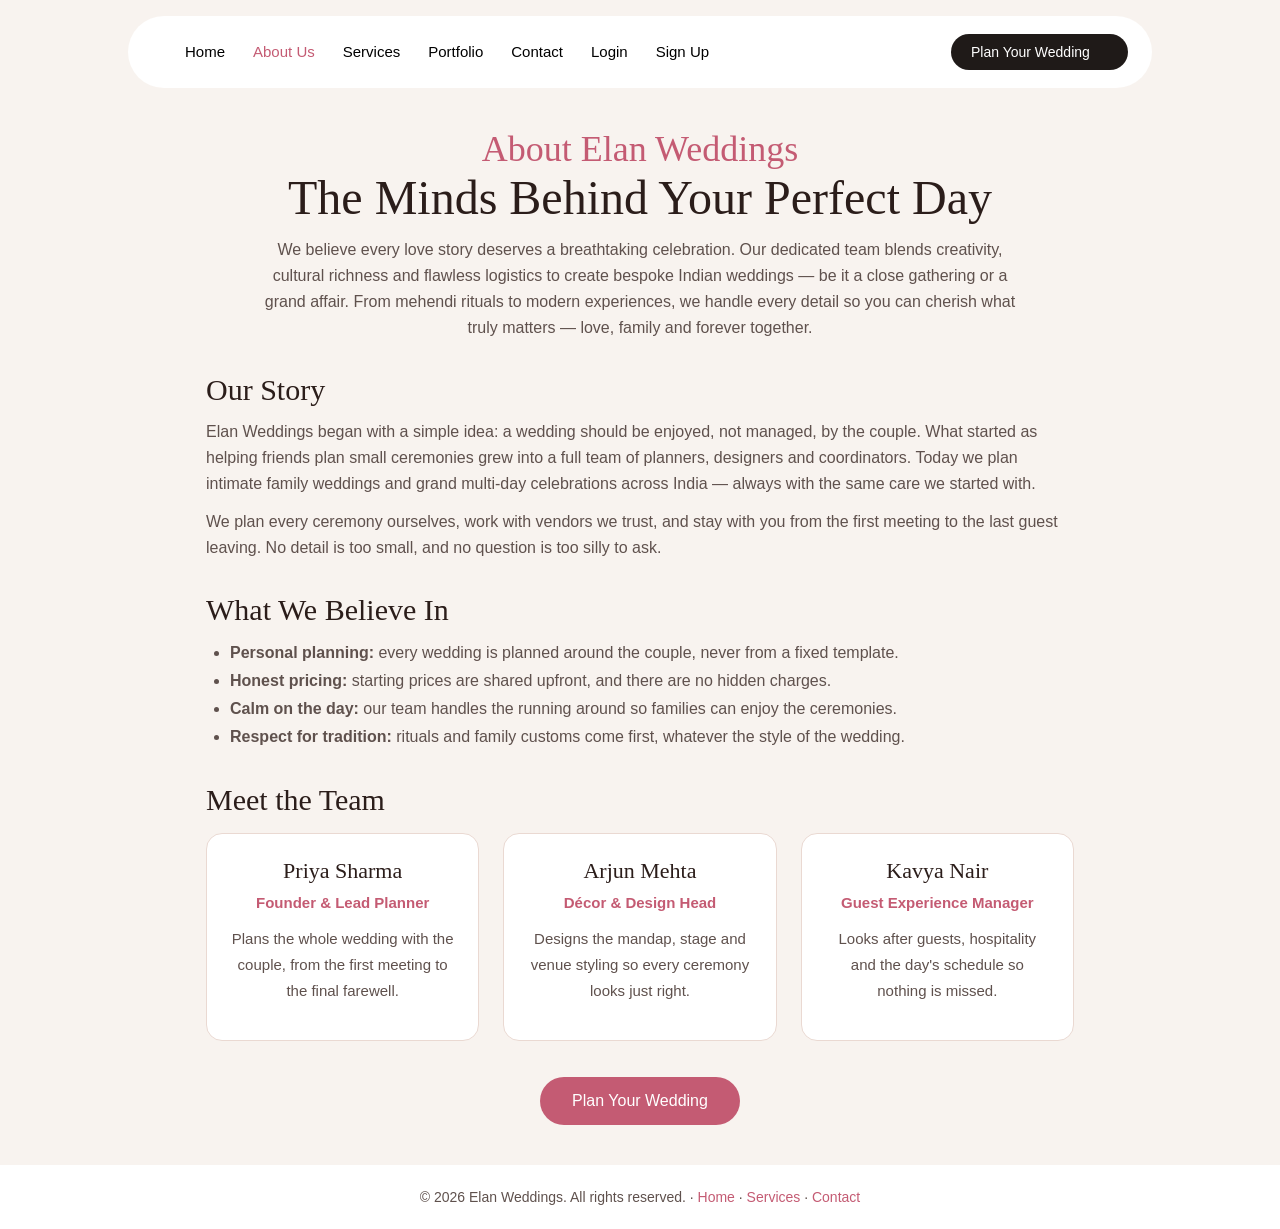
==== about.html @ 7badfd85 "Add completed Wedding Event Planner website: fixed navigation, services from JSON, booking and conta" ====
<!DOCTYPE html>
<html lang="en">
<head>
  <meta charset="UTF-8">
  <meta name="viewport" content="width=device-width, initial-scale=1.0">
  <title>About Us | Elan Weddings</title>
  <link rel="stylesheet" href="home.css">
  <link rel="stylesheet" href="about.css">
</head>
<body>

  <!-- Nav (same links as the home page) -->
  <div class="nav page-nav">
    <div class="nav-links">
      <a href="home.html">Home</a>
      <a class="active" href="about.html">About Us</a>
      <a href="services.html">Services</a>
      <a href="portfolio.html">Portfolio</a>
      <a href="contact.html">Contact</a>
      <a href="login.html">Login</a>
      <a href="signup.html">Sign Up</a>
    </div>
    <a class="nav-cta" href="booking.html">Plan Your Wedding</a>
  </div>

  <div class="about-page">
    <p class="kicker">About Elan Weddings</p>
    <h1 class="title">The Minds Behind Your Perfect Day</h1>
    <p class="lead">We believe every love story deserves a breathtaking celebration. Our dedicated team blends creativity, cultural richness and flawless logistics to create bespoke Indian weddings — be it a close gathering or a grand affair. From mehendi rituals to modern experiences, we handle every detail so you can cherish what truly matters — love, family and forever together.</p>

    <h2>Our Story</h2>
    <p>Elan Weddings began with a simple idea: a wedding should be enjoyed, not managed, by the couple. What started as helping friends plan small ceremonies grew into a full team of planners, designers and coordinators. Today we plan intimate family weddings and grand multi-day celebrations across India — always with the same care we started with.</p>
    <p>We plan every ceremony ourselves, work with vendors we trust, and stay with you from the first meeting to the last guest leaving. No detail is too small, and no question is too silly to ask.</p>

    <h2>What We Believe In</h2>
    <ul class="values">
      <li><strong>Personal planning:</strong> every wedding is planned around the couple, never from a fixed template.</li>
      <li><strong>Honest pricing:</strong> starting prices are shared upfront, and there are no hidden charges.</li>
      <li><strong>Calm on the day:</strong> our team handles the running around so families can enjoy the ceremonies.</li>
      <li><strong>Respect for tradition:</strong> rituals and family customs come first, whatever the style of the wedding.</li>
    </ul>

    <h2>Meet the Team</h2>
    <div class="team">
      <div class="team-card">
        <h3>Priya Sharma</h3>
        <p class="role">Founder &amp; Lead Planner</p>
        <p>Plans the whole wedding with the couple, from the first meeting to the final farewell.</p>
      </div>
      <div class="team-card">
        <h3>Arjun Mehta</h3>
        <p class="role">Décor &amp; Design Head</p>
        <p>Designs the mandap, stage and venue styling so every ceremony looks just right.</p>
      </div>
      <div class="team-card">
        <h3>Kavya Nair</h3>
        <p class="role">Guest Experience Manager</p>
        <p>Looks after guests, hospitality and the day's schedule so nothing is missed.</p>
      </div>
    </div>

    <a class="btn about-btn" href="booking.html">Plan Your Wedding</a>
  </div>

  <footer class="page-footer">
    <p>&copy; 2026 Elan Weddings. All rights reserved. &middot; <a href="home.html">Home</a> &middot; <a href="services.html">Services</a> &middot; <a href="contact.html">Contact</a></p>
  </footer>

</body>
</html>
---- home.css ----
/* ---------- Basics ---------- */
@font-face {
  font-family: "Against";
  src: url("assets/against regular.ttf") format("truetype");
  font-weight: normal;
  font-style: normal;
  font-display: swap;
}

@font-face {
  font-family: "Svetze";
  src: url("assets/Svetze.otf") format("opentype");
  font-weight: normal;
  font-style: normal;
  font-display: swap;
}

* {
  box-sizing: border-box;
  margin: 0;
  padding: 0;
}

body {
  background: #f8f3ef;
  font-family: Roboto, Arial, sans-serif;
  font-size: 16px;
  color: #5f514d;
}

img {
  display: block;
}

/* soft pink shows behind photos while they load (icons stay transparent) */
.round-photo,
.why-photo img,
.indian-card img,
.faq-small img {
  background: #e8c7cb;
}

a {
  text-decoration: none;
}

ul {
  list-style: none;
}

h1, h2, h3, .serif {
  font-family: Georgia, serif;
  font-weight: normal;
}

/* ---------- Shared pieces ---------- */
.container {
  width: 100%;
  max-width: 1152px;
  padding: 0 16px;
  margin: 0 auto;
}

.kicker {
  font-family: Georgia, serif;
  font-size: 36px;
  line-height: 40px;
  color: #c45b73;
  text-align: center;
}

.title {
  margin-top: 5px;
  font-size: 48px;
  line-height: 48px;
  color: #2b1d1a;
  text-align: center;
}

.lead {
  margin: 15px auto 32px;
  line-height: 24px;
  text-align: center;
}

.btn {
  display: flex;
  align-items: center;
  justify-content: center;
  height: 48px;
  border-radius: 9999px;
  background: #c45b73;
  color: #fff;
  font-size: 16px;
}

.round-photo {
  border-radius: 16px;
  object-fit: cover;
}

/* ---------- Hero ---------- */
.hero {
  position: relative;
  height: 810px;
  overflow: hidden;
  background: #3a2a26;
}

.hero-bg {
  position: absolute;
  top: 0;
  left: 0;
  width: 100%;
  height: 810px;
  object-fit: cover;
}

.hero-shade {
  position: absolute;
  top: 0;
  left: 0;
  width: 100%;
  height: 810px;
  background: rgba(0, 0, 0, 0.22);
}

.hero-fade {
  position: absolute;
  left: 0;
  bottom: 0;
  width: 100%;
  height: 170px;
  background: linear-gradient(to bottom, rgba(255, 255, 255, 0), #ffffff);
}

.nav {
  position: relative;
  display: flex;
  align-items: center;
  width: calc(100% - 32px);
  max-width: 1024px;
  height: 72px;
  margin: 16px auto 0;
  padding: 0 24px 0 33px;
  border-radius: 9999px;
  background: #fff;
}

.nav-links {
  display: flex;
  gap: 28px;
  margin-left: 48px;
  font-size: 15px;
  line-height: 22px;
}

.nav-links a {
  color: #000;
}

.nav-links .active {
  color: #c45b73;
  font-weight: 500;
}

.nav-cta {
  display: flex;
  align-items: center;
  justify-content: space-between;
  width: 177px;
  height: 36px;
  margin-left: auto;
  padding: 0 20px;
  border-radius: 9999px;
  background: #1f1a18;
  color: #fff;
  font-size: 14px;
}

.hero-text {
  position: relative;
  margin-top: 171px;
  text-align: center;
}

.hero-small {
  font-family: "Svetze", Georgia, serif;
  font-size: 48px;
  line-height: 48px;
  color: rgba(255, 255, 255, 0.9);
  text-shadow: 0 4px 4px rgba(0, 0, 0, 0.25);
}

.hero-big {
  margin-top: 12px;
  font-family: "Svetze", Georgia, serif;
  font-size: 60px;
  line-height: 60px;
  color: #fff;
  text-shadow: 0 4px 4px rgba(0, 0, 0, 0.25);
}

.hero-desc {
  width: 100%;
  max-width: 768px;
  padding: 0 16px;
  margin: 19px auto 0;
  font-size: 20px;
  line-height: 28px;
  color: rgba(255, 255, 255, 0.9);
}

.hero-buttons {
  position: relative;
  display: flex;
  justify-content: center;
  gap: 16px;
  margin-top: 72px;
}

.hero-buttons .btn {
  box-shadow: 0 4px 6px rgba(0, 0, 0, 0.1);
}

.btn-start {
  width: 157px;
}

.btn-watch {
  width: 162px;
  gap: 6px;
  background: #fff;
  color: #c45b73;
}

/* ---------- About ---------- */
.about {
  background: #fff;
}

.about-inner {
  position: relative;
  width: 100%;
  max-width: 1440px;
  height: 492px;
  margin: 0 auto;
}

.about-photo {
  position: absolute;
  width: 268px;
  height: 184.25px;
}

.about-center {
  width: 552px;
  margin: 0 auto;
  text-align: center;
}

.about-badge {
  display: flex;
  align-items: center;
  justify-content: center;
  width: 40px;
  height: 40px;
  margin: 0 auto;
  border-radius: 50%;
  background: #c45b73;
  box-shadow: 0 4px 6px rgba(0, 0, 0, 0.1);
}

.about-center .kicker {
  margin-top: 15px;
}

.about-center .title {
  margin-top: 15px;
}

.about-text {
  margin: 14px -60px 0;
  font-family: "Instrument Serif", Georgia, serif;
  font-style: italic;
  font-size: 16px;
  line-height: 26px;
}

.about-buttons {
  display: flex;
  justify-content: center;
  gap: 16px;
  margin-top: 46px;
}

.about-buttons .btn {
  width: 154px;
}

.btn-outline {
  width: 129px;
  height: 50px;
  border: 1px solid #c45b73;
  border-radius: 9999px;
  background: #fff;
  color: #c45b73;
}

/* ---------- Photo strip ---------- */
.strip {
  padding: 32px 0;
  background: #fbf7f4;
}

.strip-row {
  display: flex;
  flex-wrap: wrap;
  justify-content: center;
  gap: 16px;
  width: 100%;
  max-width: 1120px;
  padding: 0 16px;
  margin: 0 auto;
}

.strip-row img {
  width: 173.33px;
  height: 126px;
}

/* ---------- Services ---------- */
.services {
  padding: 40px 0;
  background: #fbf7f4;
}

.services .lead {
  width: 100%;
  max-width: 768px;
}

.cards {
  display: flex;
  flex-wrap: wrap;
  justify-content: center;
  gap: 24px;
  margin: 0 16px;
}

.card {
  flex: 1 1 300px;
  max-width: 357.33px;
  height: auto;
  text-align: center;
}

.card img {
  width: 100%;
  height: 204.19px;
}

.card h3 {
  margin-top: 16px;
  font-size: 24px;
  line-height: 32px;
  color: #2b1d1a;
}

.card p {
  margin-top: 8px;
  font-size: 15px;
  line-height: 24px;
}

.services .btn {
  width: 175px;
  margin: 24px auto 0;
}


/* ---------- Small screens: stack, don't scroll sideways ---------- */
@media (max-width: 900px) {
  .hero { height: auto; padding-bottom: 48px; }
  .hero-bg, .hero-shade { height: 100%; }
  .hero-text { margin-top: 80px; }
  .hero-small { font-size: 32px; line-height: 36px; }
  .hero-big { font-size: 40px; line-height: 44px; padding: 0 16px; }
  .hero-buttons { flex-wrap: wrap; margin-top: 40px; }
  .nav { flex-wrap: wrap; height: auto; padding: 12px 16px; gap: 10px; }
  .nav-links { margin-left: 0; gap: 16px; flex-wrap: wrap; }
  .nav-cta { margin-left: 0; }
  .about-inner { height: auto; padding: 32px 16px; }
  .about-photo { display: none; }
  .about-center { width: 100%; }
  .about-text { margin: 14px 0 0; }
  .about-buttons { flex-wrap: wrap; margin-top: 24px; }
  .title { font-size: 34px; line-height: 38px; }
  .kicker { font-size: 28px; line-height: 32px; }
  .strip-row img { width: 45%; height: auto; }
}
---- about.css ----
/* About page - same Elan theme as home.css (cream and rose) */

.page-nav {
  margin-top: 16px;
}

.page-nav .nav-links {
  margin-left: 24px;
}

.about-page {
  max-width: 900px;
  margin: 0 auto;
  padding: 48px 16px 40px;
}

.about-page .kicker,
.about-page .title {
  text-align: center;
}

.about-page .lead {
  max-width: 768px;
  margin: 15px auto 32px;
  text-align: center;
}

.about-page h2 {
  margin: 32px 0 12px;
  font-size: 30px;
  color: #2b1d1a;
}

.about-page p {
  line-height: 26px;
  margin-bottom: 12px;
}

/* Values list */
.values {
  list-style: disc;
  padding-left: 24px;
  line-height: 28px;
}

/* Team cards - plain text, no photos */
.team {
  display: flex;
  flex-wrap: wrap;
  gap: 24px;
  margin-top: 16px;
}

.team-card {
  flex: 1 1 240px;
  background: #fff;
  border: 1px solid #ead9d2;
  border-radius: 16px;
  padding: 24px;
  text-align: center;
}

.team-card h3 {
  font-size: 22px;
  color: #2b1d1a;
}

.team-card .role {
  color: #c45b73;
  font-weight: bold;
  margin: 6px 0 10px;
}

.team-card p {
  font-size: 15px;
}

.about-btn {
  width: 200px;
  margin: 36px auto 0;
}

/* Simple footer */
.page-footer {
  text-align: center;
  padding: 24px 16px;
  font-size: 14px;
  color: #5f514d;
  background: #fff;
}

.page-footer a {
  color: #c45b73;
}

@media (max-width: 900px) {
  .page-nav {
    flex-wrap: wrap;
    height: auto;
    padding: 12px 16px;
    gap: 10px;
  }
  .page-nav .nav-links {
    margin-left: 0;
    gap: 16px;
    flex-wrap: wrap;
  }
  .title {
    font-size: 34px;
    line-height: 38px;
  }
}
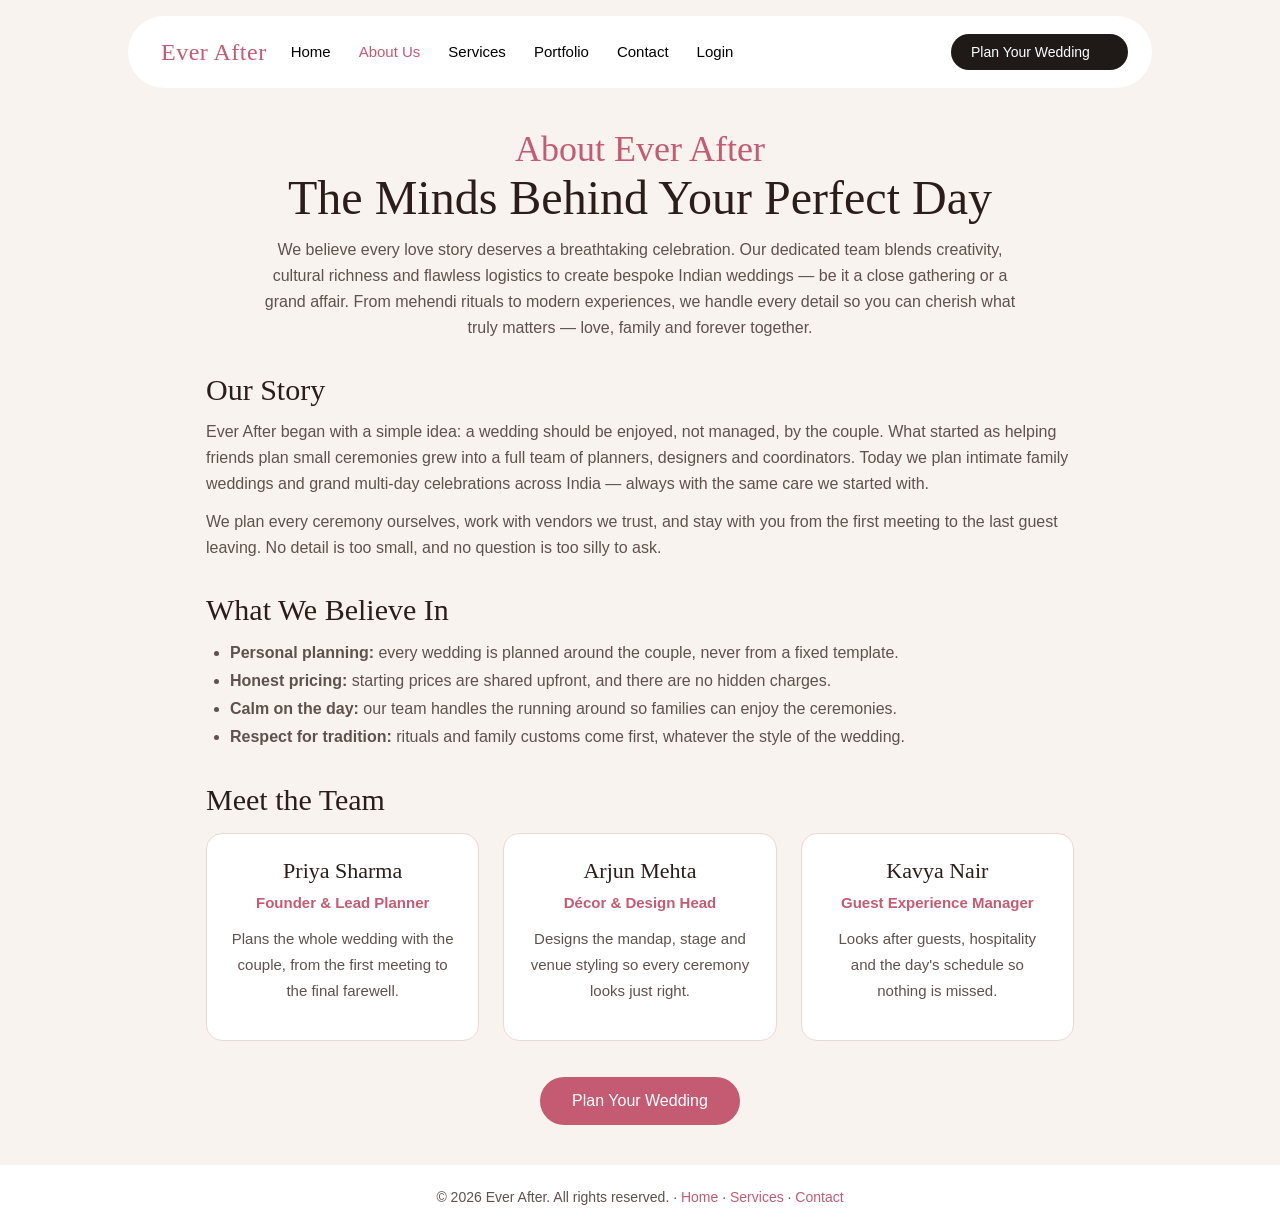
==== commit da5f4940: "Rebrand to Ever After, text navbar brand, dynamic login/logout navbar, login redirects to home on su" ====
--- a/about.html
+++ b/about.html
@@ -3,7 +3,7 @@
 <head>
   <meta charset="UTF-8">
   <meta name="viewport" content="width=device-width, initial-scale=1.0">
-  <title>About Us | Elan Weddings</title>
+  <title>About Us | Ever After</title>
   <link rel="stylesheet" href="home.css">
   <link rel="stylesheet" href="about.css">
 </head>
@@ -11,25 +11,26 @@
 
   <!-- Nav (same links as the home page) -->
   <div class="nav page-nav">
+    <a class="brand" href="home.html">Ever After</a>
     <div class="nav-links">
       <a href="home.html">Home</a>
       <a class="active" href="about.html">About Us</a>
       <a href="services.html">Services</a>
       <a href="portfolio.html">Portfolio</a>
       <a href="contact.html">Contact</a>
-      <a href="login.html">Login</a>
-      <a href="signup.html">Sign Up</a>
+      <a href="login.html" id="loginLink">Login</a>
+      <span id="userArea" class="user-area" style="display:none"><span id="userName"></span> &middot; <a href="#" id="logoutLink">Logout</a></span>
     </div>
     <a class="nav-cta" href="booking.html">Plan Your Wedding</a>
   </div>
 
   <div class="about-page">
-    <p class="kicker">About Elan Weddings</p>
+    <p class="kicker">About Ever After</p>
     <h1 class="title">The Minds Behind Your Perfect Day</h1>
     <p class="lead">We believe every love story deserves a breathtaking celebration. Our dedicated team blends creativity, cultural richness and flawless logistics to create bespoke Indian weddings — be it a close gathering or a grand affair. From mehendi rituals to modern experiences, we handle every detail so you can cherish what truly matters — love, family and forever together.</p>
 
     <h2>Our Story</h2>
-    <p>Elan Weddings began with a simple idea: a wedding should be enjoyed, not managed, by the couple. What started as helping friends plan small ceremonies grew into a full team of planners, designers and coordinators. Today we plan intimate family weddings and grand multi-day celebrations across India — always with the same care we started with.</p>
+    <p>Ever After began with a simple idea: a wedding should be enjoyed, not managed, by the couple. What started as helping friends plan small ceremonies grew into a full team of planners, designers and coordinators. Today we plan intimate family weddings and grand multi-day celebrations across India — always with the same care we started with.</p>
     <p>We plan every ceremony ourselves, work with vendors we trust, and stay with you from the first meeting to the last guest leaving. No detail is too small, and no question is too silly to ask.</p>
 
     <h2>What We Believe In</h2>
@@ -63,8 +64,9 @@
   </div>
 
   <footer class="page-footer">
-    <p>&copy; 2026 Elan Weddings. All rights reserved. &middot; <a href="home.html">Home</a> &middot; <a href="services.html">Services</a> &middot; <a href="contact.html">Contact</a></p>
+    <p>&copy; 2026 Ever After. All rights reserved. &middot; <a href="home.html">Home</a> &middot; <a href="services.html">Services</a> &middot; <a href="contact.html">Contact</a></p>
   </footer>
 
+  <script src="auth.js"></script>
 </body>
 </html>
--- a/home.css
+++ b/home.css
@@ -162,6 +162,25 @@
 .nav-links .active {
   color: #c45b73;
   font-weight: 500;
+}
+
+/* Text brand in the navbar (replaces the old logo image) */
+.nav .brand {
+  font-family: Georgia, serif;
+  font-size: 24px;
+  color: #c45b73;
+  letter-spacing: 0.5px;
+  white-space: nowrap;
+}
+
+/* Logged-in user area in the navbar */
+.user-area {
+  font-size: 15px;
+  color: #2b1d1a;
+  white-space: nowrap;
+}
+.user-area a {
+  color: #c45b73;
 }
 
 .nav-cta {
--- a/about.css
+++ b/about.css
@@ -1,4 +1,4 @@
-/* About page - same Elan theme as home.css (cream and rose) */
+/* About page - same Ever After theme as home.css (cream and rose) */
 
 .page-nav {
   margin-top: 16px;
